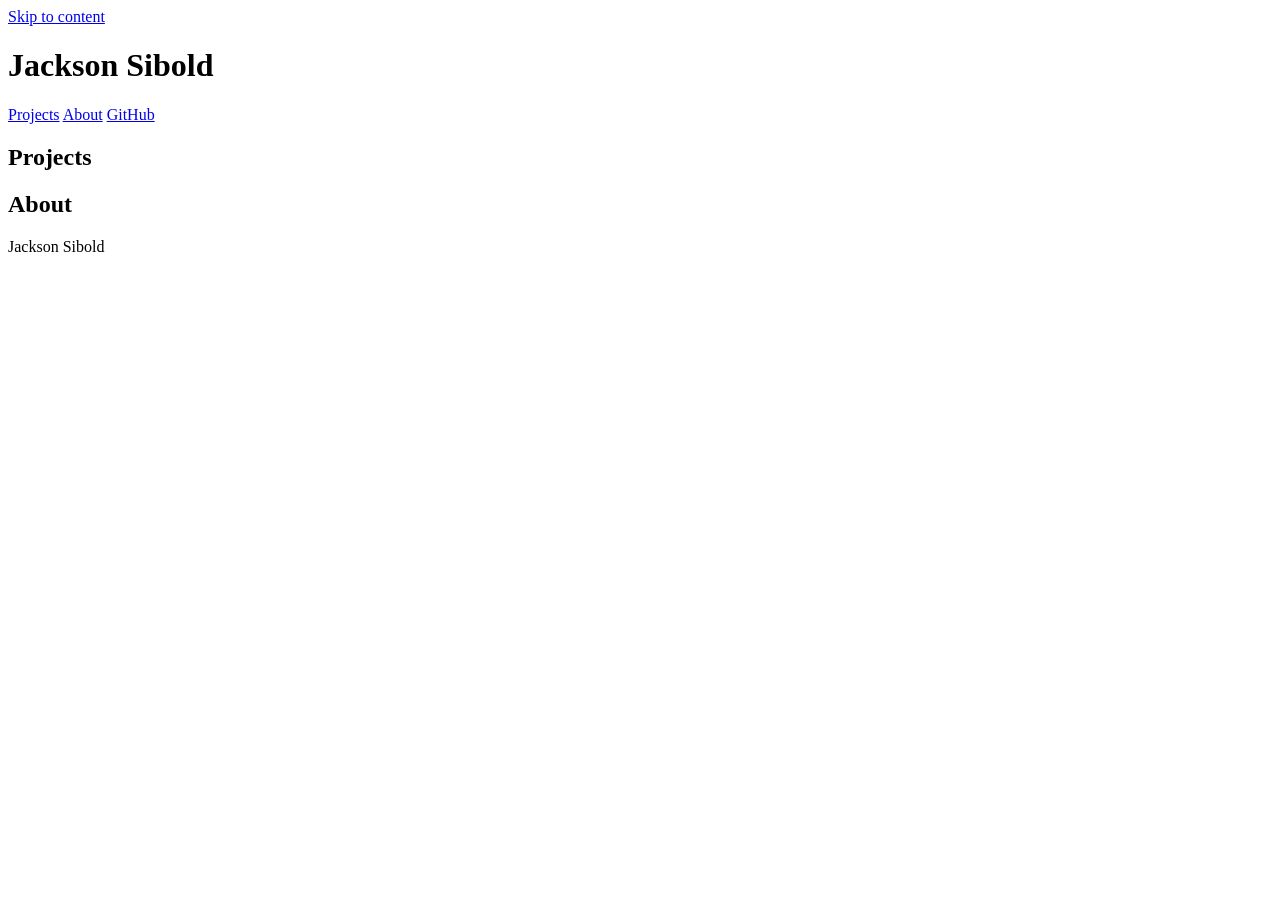
==== index.html @ 5bdec403 "Add index.html skeleton Semantic outline with skip link, primary nav, main landmark with projects an" ====
<!doctype html>
<html lang="en">
<head>
  <meta charset="utf-8">
  <meta name="viewport" content="width=device-width, initial-scale=1">
  <title>Jackson Sibold</title>
</head>
<body>
  <a class="skip-link" href="#main">Skip to content</a>

  <header class="site-header">
    <h1>Jackson Sibold</h1>
    <nav aria-label="Primary">
      <a href="#projects">Projects</a>
      <a href="#about">About</a>
      <a href="https://github.com/JacksonSibold">GitHub</a>
    </nav>
  </header>

  <main id="main">
    <section id="projects">
      <h2>Projects</h2>
    </section>

    <section id="about">
      <h2>About</h2>
    </section>
  </main>

  <footer class="site-footer">
    <p>Jackson Sibold</p>
  </footer>
</body>
</html>
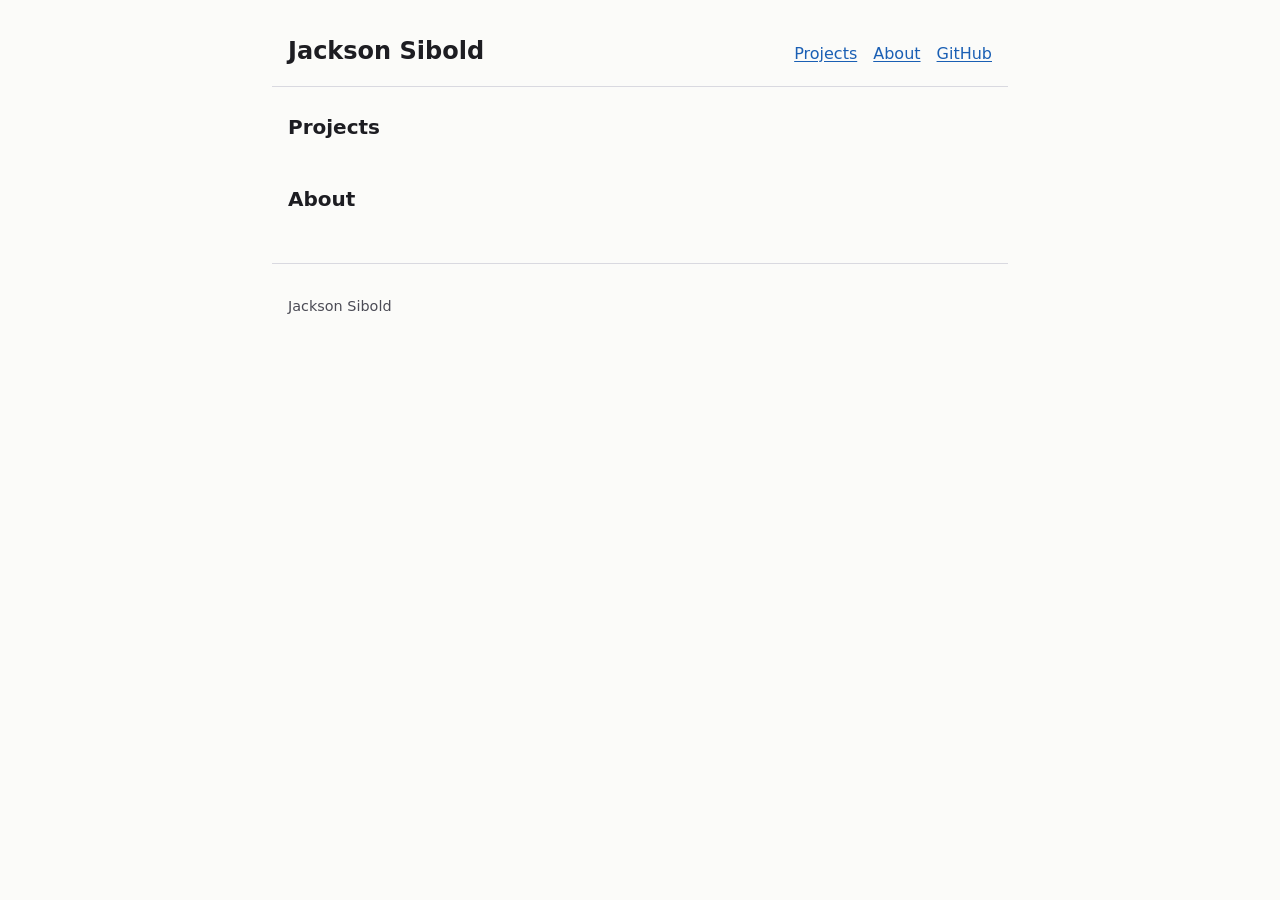
==== commit a3de4ce8: "Add base stylesheet Responsive single-column layout with a 16px gutter, visible focus rings, skip-li" ====
--- a/index.html
+++ b/index.html
@@ -4,6 +4,7 @@
   <meta charset="utf-8">
   <meta name="viewport" content="width=device-width, initial-scale=1">
   <title>Jackson Sibold</title>
+  <link rel="stylesheet" href="styles.css">
 </head>
 <body>
   <a class="skip-link" href="#main">Skip to content</a>
--- a/styles.css
+++ b/styles.css
@@ -0,0 +1,111 @@
+:root {
+  --bg: #fbfbf9;
+  --text: #1d1d22;
+  --muted: #4b4b55;
+  --accent: #1a5fb4;
+  --border: #d9d9e0;
+  --focus: #1a5fb4;
+  --max-width: 46rem;
+  --gutter: 1rem;
+  font-family: system-ui, -apple-system, "Segoe UI", Roboto, sans-serif;
+  line-height: 1.6;
+}
+
+*,
+*::before,
+*::after {
+  box-sizing: border-box;
+}
+
+body {
+  margin: 0;
+  background: var(--bg);
+  color: var(--text);
+}
+
+.skip-link {
+  position: absolute;
+  left: var(--gutter);
+  top: -3rem;
+  padding: 0.5rem 1rem;
+  background: var(--text);
+  color: var(--bg);
+  border-radius: 0.25rem;
+}
+
+.skip-link:focus {
+  top: var(--gutter);
+}
+
+.site-header,
+main,
+.site-footer {
+  width: 100%;
+  max-width: var(--max-width);
+  margin: 0 auto;
+  padding-left: var(--gutter);
+  padding-right: var(--gutter);
+}
+
+.site-header {
+  display: flex;
+  flex-wrap: wrap;
+  align-items: baseline;
+  justify-content: space-between;
+  gap: 0.5rem 1.5rem;
+  padding-top: 2rem;
+  padding-bottom: 1rem;
+  border-bottom: 1px solid var(--border);
+}
+
+.site-header h1 {
+  margin: 0;
+  font-size: 1.5rem;
+}
+
+.site-header nav {
+  display: flex;
+  flex-wrap: wrap;
+  gap: 1rem;
+}
+
+main {
+  padding-top: 1.5rem;
+  padding-bottom: 2rem;
+}
+
+section + section {
+  margin-top: 2.5rem;
+}
+
+h2 {
+  font-size: 1.25rem;
+  margin: 0 0 1rem;
+}
+
+a {
+  color: var(--accent);
+  text-underline-offset: 0.15em;
+}
+
+a:focus-visible {
+  outline: 3px solid var(--focus);
+  outline-offset: 2px;
+  border-radius: 2px;
+}
+
+.site-footer {
+  padding-top: 1rem;
+  padding-bottom: 2rem;
+  border-top: 1px solid var(--border);
+  color: var(--muted);
+  font-size: 0.9rem;
+}
+
+@media (prefers-reduced-motion: reduce) {
+  * {
+    scroll-behavior: auto !important;
+    transition: none !important;
+    animation: none !important;
+  }
+}
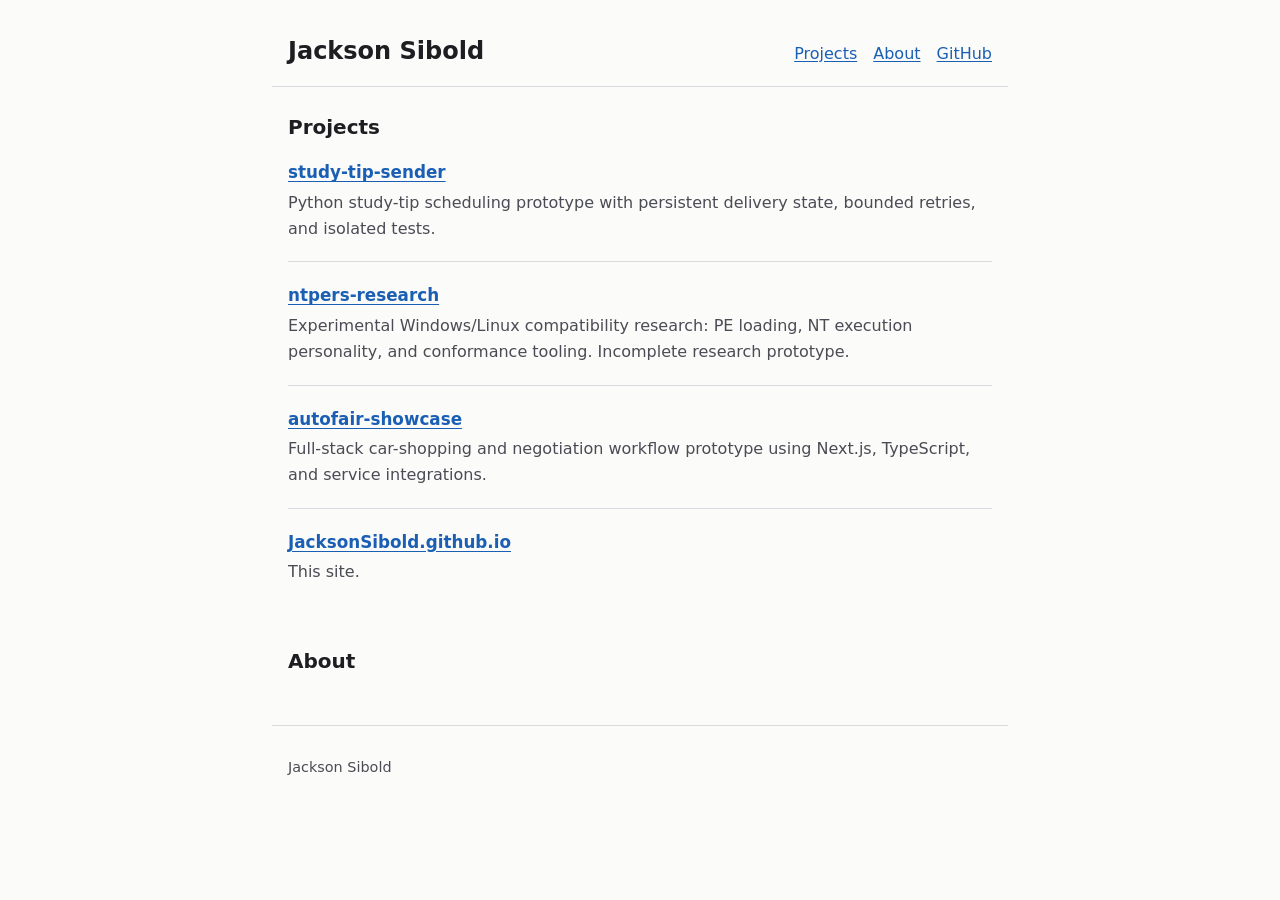
==== commit 2a617a7c: "Add projects section Lists the four public GitHub repositories with their GitHub descriptions, linke" ====
--- a/index.html
+++ b/index.html
@@ -21,6 +21,24 @@
   <main id="main">
     <section id="projects">
       <h2>Projects</h2>
+      <ul class="project-list">
+        <li class="project">
+          <h3><a href="https://github.com/JacksonSibold/study-tip-sender">study-tip-sender</a></h3>
+          <p>Python study-tip scheduling prototype with persistent delivery state, bounded retries, and isolated tests.</p>
+        </li>
+        <li class="project">
+          <h3><a href="https://github.com/JacksonSibold/ntpers-research">ntpers-research</a></h3>
+          <p>Experimental Windows/Linux compatibility research: PE loading, NT execution personality, and conformance tooling. Incomplete research prototype.</p>
+        </li>
+        <li class="project">
+          <h3><a href="https://github.com/JacksonSibold/autofair-showcase">autofair-showcase</a></h3>
+          <p>Full-stack car-shopping and negotiation workflow prototype using Next.js, TypeScript, and service integrations.</p>
+        </li>
+        <li class="project">
+          <h3><a href="https://github.com/JacksonSibold/JacksonSibold.github.io">JacksonSibold.github.io</a></h3>
+          <p>This site.</p>
+        </li>
+      </ul>
     </section>
 
     <section id="about">
--- a/styles.css
+++ b/styles.css
@@ -109,3 +109,30 @@
     animation: none !important;
   }
 }
+
+.project-list {
+  list-style: none;
+  margin: 0;
+  padding: 0;
+  display: grid;
+  gap: 1.25rem;
+}
+
+.project {
+  padding-bottom: 1.25rem;
+  border-bottom: 1px solid var(--border);
+}
+
+.project:last-child {
+  border-bottom: none;
+}
+
+.project h3 {
+  font-size: 1.05rem;
+  margin: 0 0 0.25rem;
+}
+
+.project p {
+  margin: 0;
+  color: var(--muted);
+}
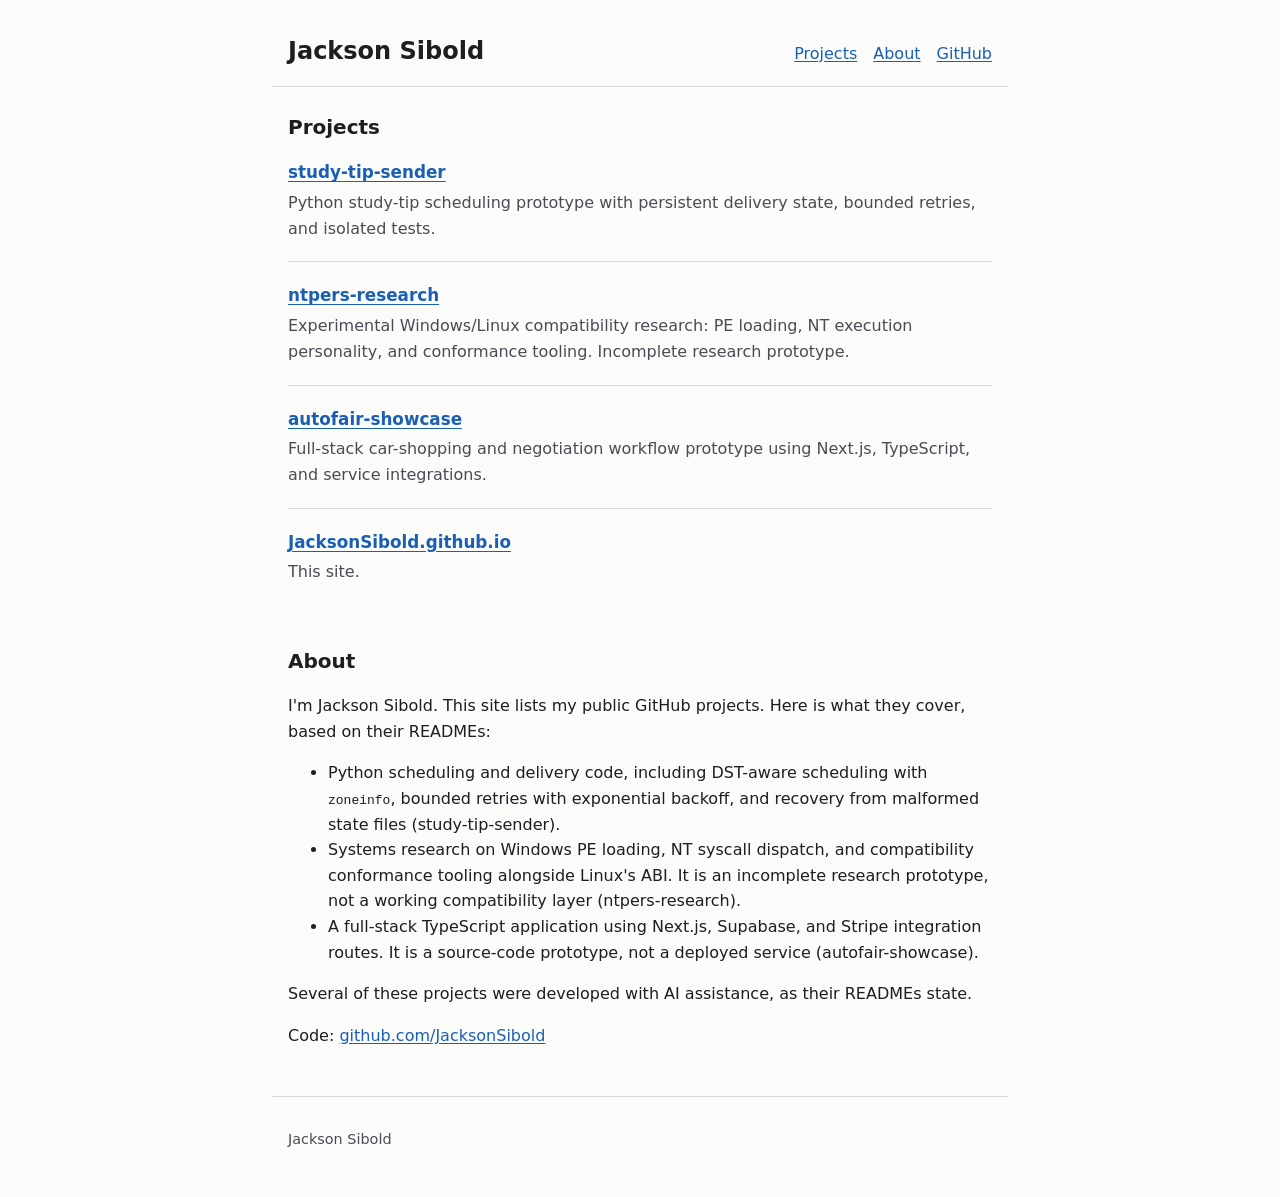
==== commit 2e436b2a: "Add about section Short bio and project summaries drawn only from the public READMEs of study-tip-se" ====
--- a/index.html
+++ b/index.html
@@ -43,6 +43,14 @@
 
     <section id="about">
       <h2>About</h2>
+      <p>I'm Jackson Sibold. This site lists my public GitHub projects. Here is what they cover, based on their READMEs:</p>
+      <ul>
+        <li>Python scheduling and delivery code, including DST-aware scheduling with <code>zoneinfo</code>, bounded retries with exponential backoff, and recovery from malformed state files (study-tip-sender).</li>
+        <li>Systems research on Windows PE loading, NT syscall dispatch, and compatibility conformance tooling alongside Linux's ABI. It is an incomplete research prototype, not a working compatibility layer (ntpers-research).</li>
+        <li>A full-stack TypeScript application using Next.js, Supabase, and Stripe integration routes. It is a source-code prototype, not a deployed service (autofair-showcase).</li>
+      </ul>
+      <p>Several of these projects were developed with AI assistance, as their READMEs state.</p>
+      <p>Code: <a href="https://github.com/JacksonSibold">github.com/JacksonSibold</a></p>
     </section>
   </main>
 
